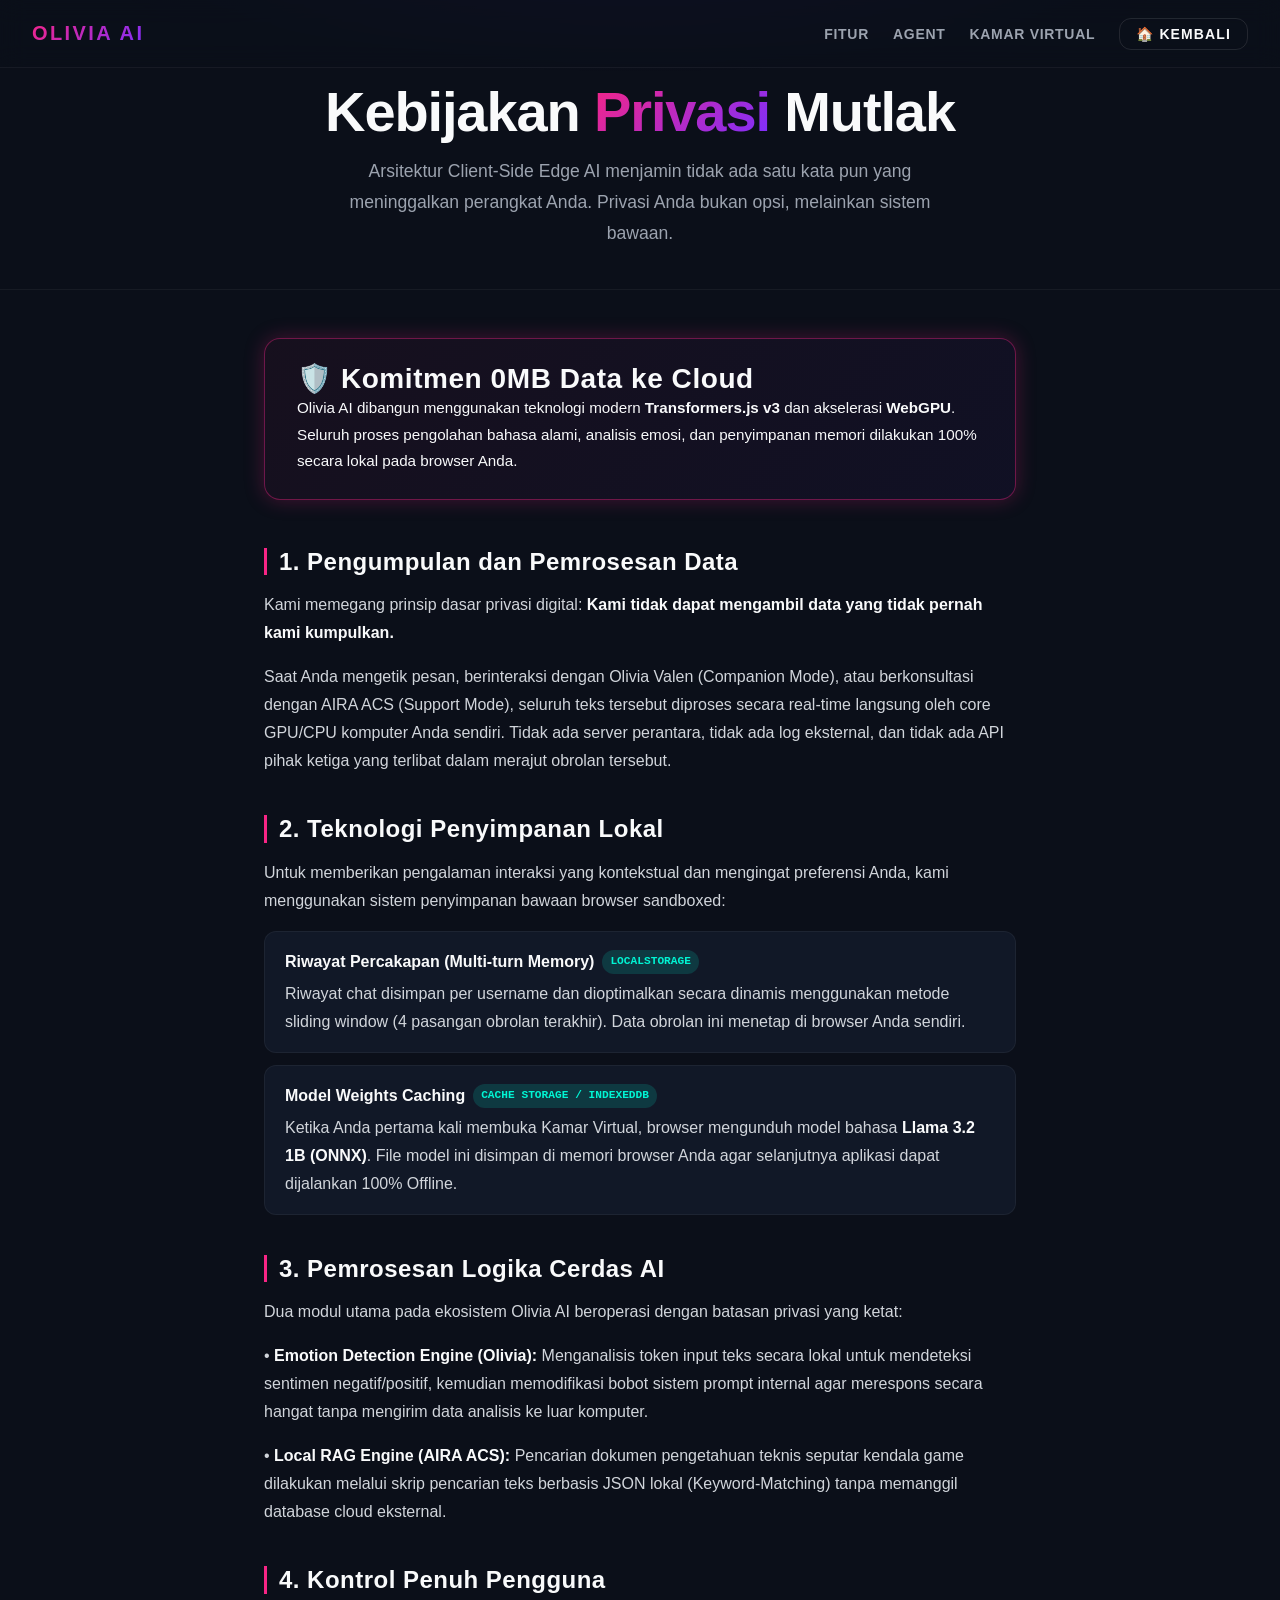
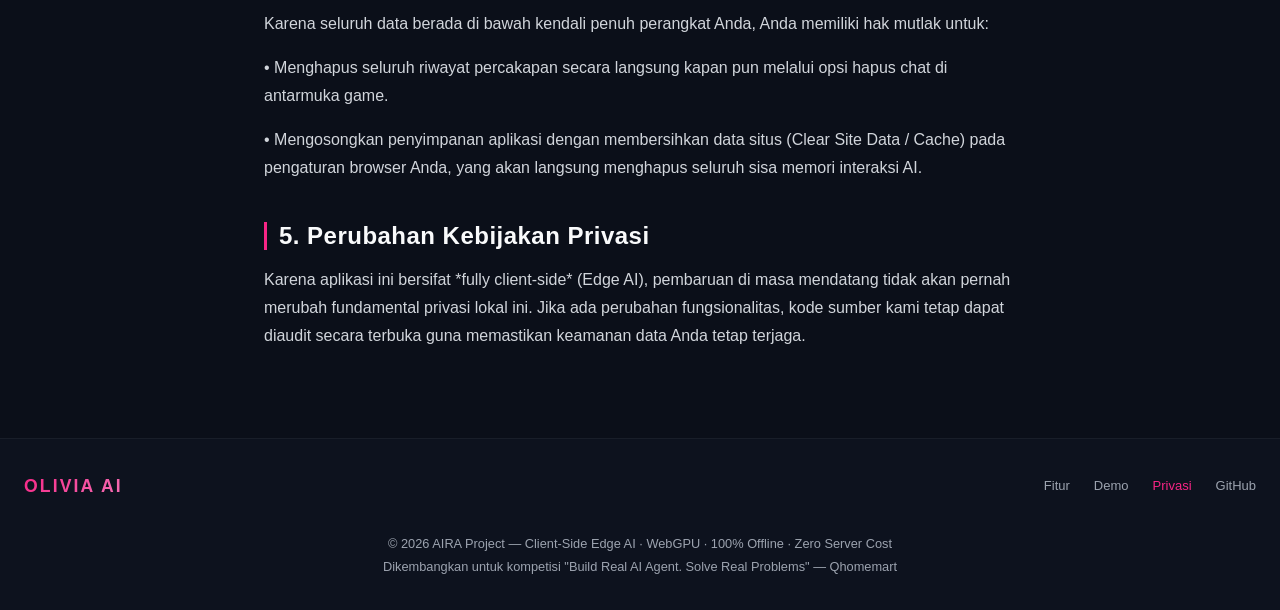
==== Olivia-AI-WEB/private.html @ 94e30c04 "All of Olivia AI Web For models, you can download it from [here](https://drive.google.com/file/d/1uQ" ====
<!DOCTYPE html>
<html lang="id">
<head>
  <meta charset="UTF-8">
  <meta name="viewport" content="width=device-width, initial-scale=1.0">
  <title>Kebijakan Privasi — OLIVIA AI</title>
  <meta name="description" content="Kebijakan Privasi Olivia AI: Penjelasan transparan mengenai sistem Edge AI 100% offline dan pemrosesan data lokal.">
  <link rel="stylesheet" href="./css/style.css">
  <style>
    /* ─── DESIGN SYSTEM FALLBACKS & VARIABLES ─── */
    :root {
      --font-display: 'Segoe UI', Roboto, Helvetica, Arial, sans-serif;
      --clr-bg-body: #0b0f19;
      --clr-bg-surface: #111827;
      --clr-bg-raised: #1f2937;
      --clr-text-primary: #f9fafb;
      --clr-text-secondary: #d1d5db;
      --clr-text-muted: #9ca3af;
      --clr-neon-pink: #f72585;
      --clr-neon-violet: #7b2fff;
      --clr-neon-cyan: #00f5d4;
      --clr-neon-green: #10b981;
      --clr-border-subtle: rgba(255, 255, 255, 0.05);
      --clr-border-medium: rgba(255, 255, 255, 0.1);
      --clr-border-pink: rgba(247, 37, 133, 0.4);
      
      --sp-2: 0.5rem;
      --sp-3: 0.75rem;
      --sp-4: 1rem;
      --sp-5: 1.25rem;
      --sp-6: 1.5rem;
      --sp-8: 2rem;
      --sp-10: 2.5rem;
      --sp-12: 3rem;
      --sp-16: 4rem;
      --sp-20: 5rem;
      
      --r-xl: 12px;
      --r-2xl: 16px;
      --r-full: 9999px;
      
      --ease-fast: cubic-bezier(0.4, 0, 0.2, 1);
      --ease-normal: cubic-bezier(0.4, 0, 0.2, 1);
      
      --shadow-md: 0 4px 6px -1px rgba(0, 0, 0, 0.3);
      --shadow-lg: 0 10px 15px -3px rgba(0, 0, 0, 0.5);
      --shadow-pink: 0 0 20px rgba(247, 37, 133, 0.25);
    }

    body {
      background-color: var(--clr-bg-body);
      color: var(--clr-text-secondary);
      font-family: var(--font-display);
      margin: 0;
      padding: 0;
      line-height: 1.75;
    }

    /* ─── NAVBAR REUSE ─── */
    .navbar {
      display: flex;
      justify-content: space-between;
      align-items: center;
      padding: var(--sp-4) var(--sp-8);
      background: rgba(11, 15, 25, 0.8);
      backdrop-filter: blur(12px);
      border-bottom: 1px solid var(--clr-border-subtle);
      position: fixed;
      top: 0; left: 0; right: 0;
      z-index: 100;
    }
    .navbar-brand {
      font-family: var(--font-display);
      font-weight: 900;
      letter-spacing: 0.12em;
      color: var(--clr-text-primary);
      text-decoration: none;
    }
    .navbar-links {
      list-style: none;
      display: flex;
      align-items: center;
      gap: var(--sp-6);
      margin: 0; padding: 0;
    }
    .navbar-link {
      color: var(--clr-text-muted);
      text-decoration: none;
      font-size: 0.875rem;
      transition: color var(--ease-fast);
    }
    .navbar-link:hover {
      color: var(--clr-neon-pink);
    }

    /* ─── PRIVACY HERO HEADER ─── */
    .privacy-header {
      position: relative;
      padding: var(--sp-20) var(--sp-6) var(--sp-10);
      text-align: center;
      overflow: hidden;
      border-bottom: 1px solid var(--clr-border-subtle);
    }
    .privacy-header::before {
      content: '';
      position: absolute; inset: 0;
      background: radial-gradient(ellipse 60% 50% at 50% -10%, rgba(123,47,255,0.18) 0%, transparent 70%);
      pointer-events: none;
    }
    .privacy-title {
      font-family: var(--font-display);
      font-size: clamp(2rem, 5vw, 3.5rem);
      font-weight: 900;
      color: var(--clr-text-primary);
      margin-bottom: var(--sp-3);
      letter-spacing: -0.02em;
    }
    .gradient-text {
      background: linear-gradient(135deg, var(--clr-neon-pink), var(--clr-neon-violet));
      -webkit-background-clip: text;
      -webkit-text-fill-color: transparent;
      background-clip: text;
    }
    .privacy-subtitle {
      color: var(--clr-text-muted);
      font-size: clamp(0.95rem, 2vw, 1.1rem);
      max-width: 600px;
      margin: 0 auto;
    }

    /* ─── CONTENT LAYOUT ─── */
    .privacy-container {
      max-width: 800px;
      margin: 0 auto;
      padding: var(--sp-12) var(--sp-6);
    }

    /* ─── HIGHLIGHT BOX / CARD ─── */
    .core-promise-box {
      background: linear-gradient(135deg, rgba(247,37,133,0.05), rgba(123,47,255,0.05));
      border: 1px solid var(--clr-border-pink);
      border-radius: var(--r-2xl);
      padding: var(--sp-6) var(--sp-8);
      margin-bottom: var(--sp-12);
      box-shadow: var(--shadow-pink);
    }
    .core-promise-box h3 {
      margin-top: 0;
      color: var(--clr-text-primary);
      display: flex;
      align-items: center;
      gap: var(--sp-2);
    }

    /* ─── SECTIONS ─── */
    .policy-section {
      margin-bottom: var(--sp-10);
    }
    .policy-section h2 {
      font-family: var(--font-display);
      font-size: 1.5rem;
      color: var(--clr-text-primary);
      border-left: 3px solid var(--clr-neon-pink);
      padding-left: var(--sp-3);
      margin-bottom: var(--sp-4);
    }
    .policy-section p {
      color: var(--clr-text-secondary);
      margin-bottom: var(--sp-4);
    }

    /* ─── LIST ITEMS OR SUB-CARDS ─── */
    .tech-list {
      list-style: none;
      padding: 0;
      margin: var(--sp-4) 0;
    }
    .tech-list-item {
      background: var(--clr-bg-surface);
      border: 1px solid var(--clr-border-subtle);
      border-radius: var(--r-xl);
      padding: var(--sp-4) var(--sp-5);
      margin-bottom: var(--sp-3);
      transition: border-color var(--ease-fast);
    }
    .tech-list-item:hover {
      border-color: var(--clr-border-medium);
    }
    .tech-list-title {
      font-weight: bold;
      color: var(--clr-text-primary);
      margin-bottom: var(--sp-1);
      display: flex;
      align-items: center;
      gap: var(--sp-2);
    }
    .tech-tag {
      font-size: 0.7rem;
      padding: 2px 8px;
      border-radius: var(--r-full);
      font-family: monospace;
      text-transform: uppercase;
    }
    .tag-storage { background: rgba(0,245,212,0.15); color: var(--clr-neon-cyan); }
    .tag-gpu { background: rgba(123,47,255,0.15); color: #a78bfa; }

    /* ─── FOOTER ─── */
    .footer {
      padding: var(--sp-8) var(--sp-6);
      border-top: 1px solid var(--clr-border-subtle);
      background: rgba(17,24,39,0.4);
    }
    .footer-inner {
      max-width: 1280px;
      margin: 0 auto;
      display: flex;
      justify-content: space-between;
      align-items: center;
      flex-wrap: wrap;
      gap: var(--sp-4);
    }
    .footer-brand {
      font-family: var(--font-display);
      font-weight: 900;
      font-size: 1.1rem;
      letter-spacing: 0.12em;
    }
    .gradient-text-pink {
      background: linear-gradient(135deg, var(--clr-neon-pink), #f472b6);
      -webkit-background-clip: text;
      -webkit-text-fill-color: transparent;
    }
    .footer-links { display: flex; gap: var(--sp-6); }
    .footer-link {
      font-size: 0.8125rem;
      color: var(--clr-text-muted);
      text-decoration: none;
      transition: color var(--ease-fast);
    }
    .footer-link:hover { color: var(--clr-neon-pink); }
    .footer-copy {
      font-size: 0.8rem;
      color: var(--clr-text-muted);
      text-align: center;
      width: 100%;
      margin-top: var(--sp-4);
    }

    /* Buttons */
    .btn {
      display: inline-flex;
      align-items: center;
      gap: var(--sp-2);
      padding: var(--sp-2) var(--sp-4);
      border-radius: var(--r-xl);
      text-decoration: none;
      font-size: 0.875rem;
      font-weight: 600;
      transition: all var(--ease-fast);
    }
    .btn-ghost {
      color: var(--clr-text-primary);
      border: 1px solid var(--clr-border-medium);
    }
    .btn-ghost:hover {
      background: var(--clr-bg-surface);
      border-color: var(--clr-text-muted);
    }

    /* Animations styling matching landing page */
    .fade-in {
      animation: fadeIn 0.8s ease-out both;
    }
    @keyframes fadeIn {
      from { opacity: 0; transform: translateY(10px); }
      to { opacity: 1; transform: translateY(0); }
    }

    @media (max-width: 640px) {
      .navbar { padding: var(--sp-4); }
      .navbar-links { gap: var(--sp-4); }
      .footer-inner { flex-direction: column; text-align: center; }
    }
  </style>
</head>
<body>

  <!-- ── NAVBAR ── -->
  <nav class="navbar">
    <a href="./index.html" class="navbar-brand">OLIVIA AI</a>
    <ul class="navbar-links">
      <li><a href="./index.html#fitur" class="navbar-link">Fitur</a></li>
      <li><a href="./index.html#agent" class="navbar-link">Agent</a></li>
      <li><a href="./game.html" class="navbar-link">Kamar Virtual</a></li>
      <li><a href="./index.html" class="btn btn-ghost">🏠 Kembali</a></li>
    </ul>
  </nav>

  <!-- ── PRIVACY HERO HEADER ── -->
  <header class="privacy-header fade-in">
    <h1 class="privacy-title">Kebijakan <span class="gradient-text">Privasi</span> Mutlak</h1>
    <p class="privacy-subtitle">
      Arsitektur Client-Side Edge AI menjamin tidak ada satu kata pun yang meninggalkan perangkat Anda. Privasi Anda bukan opsi, melainkan sistem bawaan.
    </p>
  </header>

  <!-- ── PRIVACY CONTENT CONTAINER ── -->
  <main class="privacy-container fade-in" style="animation-delay: 0.1s;">
    
    <!-- Core Promise Box -->
    <section class="core-promise-box">
      <h3>🛡️ Komitmen 0MB Data ke Cloud</h3>
      <p style="margin: 0; font-size: 0.95rem; color: var(--clr-text-primary);">
        Olivia AI dibangun menggunakan teknologi modern <strong>Transformers.js v3</strong> dan akselerasi <strong>WebGPU</strong>. Seluruh proses pengolahan bahasa alami, analisis emosi, dan penyimpanan memori dilakukan 100% secara lokal pada browser Anda.
      </p>
    </section>

    <!-- Section 1 -->
    <section class="policy-section">
      <h2>1. Pengumpulan dan Pemrosesan Data</h2>
      <p>
        Kami memegang prinsip dasar privasi digital: <strong>Kami tidak dapat mengambil data yang tidak pernah kami kumpulkan.</strong>
      </p>
      <p>
        Saat Anda mengetik pesan, berinteraksi dengan Olivia Valen (Companion Mode), atau berkonsultasi dengan AIRA ACS (Support Mode), seluruh teks tersebut diproses secara real-time langsung oleh core GPU/CPU komputer Anda sendiri. Tidak ada server perantara, tidak ada log eksternal, dan tidak ada API pihak ketiga yang terlibat dalam merajut obrolan tersebut.
      </p>
    </section>

    <!-- Section 2 -->
    <section class="policy-section">
      <h2>2. Teknologi Penyimpanan Lokal</h2>
      <p>
        Untuk memberikan pengalaman interaksi yang kontekstual dan mengingat preferensi Anda, kami menggunakan sistem penyimpanan bawaan browser sandboxed:
      </p>
      <ul class="tech-list">
        <li class="tech-list-item">
          <div class="tech-list-title">Riwayat Percakapan (Multi-turn Memory) <span class="tech-tag tag-storage">LocalStorage</span></div>
          <div>Riwayat chat disimpan per username dan dioptimalkan secara dinamis menggunakan metode sliding window (4 pasangan obrolan terakhir). Data obrolan ini menetap di browser Anda sendiri.</div>
        </li>
        <li class="tech-list-item">
          <div class="tech-list-title">Model Weights Caching <span class="tech-tag tag-storage">Cache Storage / IndexedDB</span></div>
          <div>Ketika Anda pertama kali membuka Kamar Virtual, browser mengunduh model bahasa <strong>Llama 3.2 1B (ONNX)</strong>. File model ini disimpan di memori browser Anda agar selanjutnya aplikasi dapat dijalankan 100% Offline.</div>
        </li>
      </ul>
    </section>

    <!-- Section 3 -->
    <section class="policy-section">
      <h2>3. Pemrosesan Logika Cerdas AI</h2>
      <p>
        Dua modul utama pada ekosistem Olivia AI beroperasi dengan batasan privasi yang ketat:
      </p>
      <p>
        • <strong>Emotion Detection Engine (Olivia):</strong> Menganalisis token input teks secara lokal untuk mendeteksi sentimen negatif/positif, kemudian memodifikasi bobot sistem prompt internal agar merespons secara hangat tanpa mengirim data analisis ke luar komputer.
      </p>
      <p>
        • <strong>Local RAG Engine (AIRA ACS):</strong> Pencarian dokumen pengetahuan teknis seputar kendala game dilakukan melalui skrip pencarian teks berbasis JSON lokal (Keyword-Matching) tanpa memanggil database cloud eksternal.
      </p>
    </section>

    <!-- Section 4 -->
    <section class="policy-section">
      <h2>4. Kontrol Penuh Pengguna</h2>
      <p>
        Karena seluruh data berada di bawah kendali penuh perangkat Anda, Anda memiliki hak mutlak untuk:
      </p>
      <p>
        • Menghapus seluruh riwayat percakapan secara langsung kapan pun melalui opsi hapus chat di antarmuka game.
      </p>
      <p>
        • Mengosongkan penyimpanan aplikasi dengan membersihkan data situs (Clear Site Data / Cache) pada pengaturan browser Anda, yang akan langsung menghapus seluruh sisa memori interaksi AI.
      </p>
    </section>

    <!-- Section 5 -->
    <section class="policy-section">
      <h2>5. Perubahan Kebijakan Privasi</h2>
      <p>
        Karena aplikasi ini bersifat *fully client-side* (Edge AI), pembaruan di masa mendatang tidak akan pernah merubah fundamental privasi lokal ini. Jika ada perubahan fungsionalitas, kode sumber kami tetap dapat diaudit secara terbuka guna memastikan keamanan data Anda tetap terjaga.
      </p>
    </section>

  </main>

  <!-- ── FOOTER ── -->
  <footer class="footer">
    <div class="footer-inner">
      <div class="footer-brand gradient-text-pink">OLIVIA AI</div>

      <div class="footer-links">
        <a href="./index.html#fitur" class="footer-link">Fitur</a>
        <a href="./game.html" class="footer-link">Demo</a>
        <a href="#" class="footer-link" style="color: var(--clr-neon-pink);">Privasi</a>
        <a href="https://github.com/Raenith/Olivia-AI-Offline" target="_blank" class="footer-link" target="_blank" rel="noopener">GitHub</a>
      </div>

      <p class="footer-copy">
        &copy; 2026 AIRA Project — Client-Side Edge AI · WebGPU · 100% Offline · Zero Server Cost
        <br>Dikembangkan untuk kompetisi "Build Real AI Agent. Solve Real Problems" — Qhomemart
      </p>
    </div>
  </footer>

  <script>
    // Smooth scroll configuration
    document.querySelectorAll('a[href^="#"]').forEach(link => {
      link.addEventListener('click', e => {
        const target = document.querySelector(link.getAttribute('href'));
        if (target) {
          e.preventDefault();
          target.scrollIntoView({ behavior: 'smooth' });
        }
      });
    });

    // Handle initial block visibility for animation matching landing page setup
    const observer = new IntersectionObserver(
      entries => entries.forEach(entry => {
        if (entry.isIntersecting) {
          entry.target.style.animationPlayState = 'running';
          observer.unobserve(entry.target);
        }
      }),
      { threshold: 0.1 }
    );

    document.querySelectorAll('.fade-in').forEach(el => {
      el.style.animationPlayState = 'running'; // Ensures smooth execution
    });
  </script>
</body>
</html>
---- Olivia-AI-WEB/css/style.css ----
/* ================================================================
   OLIVIA AI — DESIGN SYSTEM v3.0
   Aesthetic: Cyberpunk / Neo-Gothic Gaming
   Font: Orbitron (display) + Sora (body)
   Theme: Neon Pink · Deep Violet · Dark Slate · Cyber Cyan
   Build: Production-Ready | Lomba Qhomemart 2025
   ================================================================ */

@import url('https://fonts.googleapis.com/css2?family=Orbitron:wght@400;600;700;900&family=Sora:wght@300;400;500;600;700&display=swap');

/* ================================================================
   CSS CUSTOM PROPERTIES — MASTER THEME
   ================================================================ */
:root {
  /* ── Core Background Palette ── */
  --clr-bg-base:       #0b0f19;
  --clr-bg-surface:    #111827;
  --clr-bg-raised:     #1a2235;
  --clr-bg-overlay:    #1f2d44;

  /* ── Neon Accents (Primary Brand Colors) ── */
  --clr-neon-pink:     #f72585;
  --clr-neon-pink-dim: #c01e6a;
  --clr-neon-violet:   #7b2fff;
  --clr-neon-cyan:     #00f5d4;
  --clr-neon-blue:     #2563eb;
  --clr-neon-green:    #06d6a0;
  --clr-deep-violet:   #311042;

  /* ── Semantic Color Roles ── */
  --clr-primary:         var(--clr-neon-pink);
  --clr-primary-hover:   var(--clr-neon-pink-dim);
  --clr-accent:          var(--clr-neon-violet);
  --clr-support:         var(--clr-neon-blue);
  --clr-success:         var(--clr-neon-green);
  --clr-warning:         #f4a261;
  --clr-danger:          #ef233c;

  /* ── Text Hierarchy ── */
  --clr-text-primary:    #f0f4ff;
  --clr-text-secondary:  #94a3b8;
  --clr-text-muted:      #475569;
  --clr-text-pink:       var(--clr-neon-pink);
  --clr-text-violet:     #b388ff;
  --clr-text-cyan:       var(--clr-neon-cyan);

  /* ── Border System ── */
  --clr-border-subtle:   rgba(255,255,255,0.06);
  --clr-border-medium:   rgba(255,255,255,0.12);
  --clr-border-pink:     rgba(247,37,133,0.35);
  --clr-border-violet:   rgba(123,47,255,0.35);
  --clr-border-cyan:     rgba(0,245,212,0.3);
  --clr-border-blue:     rgba(37,99,235,0.4);

  /* ── Typography ── */
  --font-display: 'Orbitron', 'Courier New', monospace;
  --font-body:    'Sora', 'Segoe UI', system-ui, sans-serif;
  --font-mono:    'Courier New', 'Consolas', monospace;

  /* ── Spacing Scale (8px base) ── */
  --sp-1:  0.25rem;
  --sp-2:  0.5rem;
  --sp-3:  0.75rem;
  --sp-4:  1rem;
  --sp-5:  1.25rem;
  --sp-6:  1.5rem;
  --sp-8:  2rem;
  --sp-10: 2.5rem;
  --sp-12: 3rem;
  --sp-16: 4rem;
  --sp-20: 5rem;
  --sp-24: 6rem;

  /* ── Border Radius Scale ── */
  --r-sm:   6px;
  --r-md:   10px;
  --r-lg:   16px;
  --r-xl:   24px;
  --r-2xl:  32px;
  --r-full: 9999px;

  /* ── Shadow Tokens ── */
  --shadow-xs:     0 1px 4px rgba(0,0,0,0.3);
  --shadow-sm:     0 2px 8px rgba(0,0,0,0.4);
  --shadow-md:     0 4px 20px rgba(0,0,0,0.5);
  --shadow-lg:     0 8px 40px rgba(0,0,0,0.6);
  --shadow-xl:     0 16px 64px rgba(0,0,0,0.7);
  --shadow-pink:   0 0 20px rgba(247,37,133,0.45);
  --shadow-violet: 0 0 20px rgba(123,47,255,0.4);
  --shadow-cyan:   0 0 20px rgba(0,245,212,0.35);
  --shadow-blue:   0 0 20px rgba(37,99,235,0.4);

  /* ── Transition Easing ── */
  --ease-fast:    150ms cubic-bezier(0.4, 0, 0.2, 1);
  --ease-normal:  280ms cubic-bezier(0.4, 0, 0.2, 1);
  --ease-slow:    500ms cubic-bezier(0.4, 0, 0.2, 1);
  --ease-bounce:  400ms cubic-bezier(0.34, 1.56, 0.64, 1);
  --ease-elastic: 600ms cubic-bezier(0.68, -0.55, 0.265, 1.55);

  /* ── Glassmorphism Presets ── */
  --glass-bg:       rgba(17,24,39,0.65);
  --glass-border:   rgba(255,255,255,0.08);
  --glass-blur:     blur(16px) saturate(160%);
  --glass-blur-sm:  blur(8px) saturate(140%);
  --glass-blur-lg:  blur(24px) saturate(180%);
}

/* ================================================================
   RESET & DOCUMENT BASE
   ================================================================ */
*, *::before, *::after {
  box-sizing: border-box;
  margin: 0;
  padding: 0;
}

html {
  scroll-behavior: smooth;
  -webkit-text-size-adjust: 100%;
  tab-size: 2;
}

body {
  background-color: var(--clr-bg-base);
  color: var(--clr-text-primary);
  font-family: var(--font-body);
  font-size: 1rem;
  line-height: 1.65;
  min-height: 100vh;
  -webkit-font-smoothing: antialiased;
  -moz-osx-font-smoothing: grayscale;
  overflow-x: hidden;
}

img, video, svg {
  max-width: 100%;
  display: block;
}

button, input, select, textarea {
  font-family: inherit;
  font-size: inherit;
  color: inherit;
}

ul, ol { list-style: none; }

a {
  color: var(--clr-primary);
  text-decoration: none;
  transition: color var(--ease-fast);
}
a:hover { color: var(--clr-neon-violet); }

/* ================================================================
   CUSTOM SCROLLBAR
   ================================================================ */
::-webkit-scrollbar           { width: 5px; height: 5px; }
::-webkit-scrollbar-track     { background: var(--clr-bg-base); }
::-webkit-scrollbar-thumb     { background: var(--clr-bg-overlay); border-radius: var(--r-full); }
::-webkit-scrollbar-thumb:hover{ background: var(--clr-neon-pink); }
* { scrollbar-width: thin; scrollbar-color: var(--clr-bg-overlay) var(--clr-bg-base); }

/* ================================================================
   TYPOGRAPHY
   ================================================================ */
h1, h2, h3, h4, h5, h6 {
  font-family: var(--font-display);
  font-weight: 700;
  line-height: 1.15;
  letter-spacing: 0.02em;
  color: var(--clr-text-primary);
}

h1 { font-size: clamp(2rem, 6vw, 4rem); }
h2 { font-size: clamp(1.5rem, 4vw, 2.5rem); }
h3 { font-size: clamp(1.2rem, 3vw, 1.75rem); }
h4 { font-size: 1.125rem; }
h5 { font-size: 1rem; }
h6 { font-size: 0.875rem; }

p { color: var(--clr-text-secondary); margin-bottom: var(--sp-4); }
p:last-child { margin-bottom: 0; }

strong { font-weight: 700; color: var(--clr-text-primary); }
em     { font-style: italic; }
code   { font-family: var(--font-mono); font-size: 0.875em; background: var(--clr-bg-raised); padding: 0.1em 0.4em; border-radius: var(--r-sm); }

/* Text Size Utilities */
.text-2xs  { font-size: 0.65rem; }
.text-xs   { font-size: 0.75rem; }
.text-sm   { font-size: 0.875rem; }
.text-base { font-size: 1rem; }
.text-lg   { font-size: 1.125rem; }
.text-xl   { font-size: 1.25rem; }
.text-2xl  { font-size: 1.5rem; }
.text-3xl  { font-size: 1.875rem; }
.text-4xl  { font-size: 2.25rem; }
.text-5xl  { font-size: 3rem; }

/* Font Weight Utilities */
.font-thin     { font-weight: 300; }
.font-normal   { font-weight: 400; }
.font-medium   { font-weight: 500; }
.font-semibold { font-weight: 600; }
.font-bold     { font-weight: 700; }
.font-black    { font-weight: 900; }

/* Font Family Utilities */
.font-display { font-family: var(--font-display); }
.font-body    { font-family: var(--font-body); }
.font-mono    { font-family: var(--font-mono); }

/* Color Text Utilities */
.text-primary   { color: var(--clr-text-primary)   !important; }
.text-secondary { color: var(--clr-text-secondary)  !important; }
.text-muted     { color: var(--clr-text-muted)      !important; }
.text-pink      { color: var(--clr-neon-pink)       !important; }
.text-violet    { color: var(--clr-text-violet)     !important; }
.text-cyan      { color: var(--clr-neon-cyan)       !important; }
.text-green     { color: var(--clr-neon-green)      !important; }
.text-blue      { color: var(--clr-neon-blue)       !important; }
.text-warning   { color: var(--clr-warning)         !important; }
.text-danger    { color: var(--clr-danger)          !important; }

/* Text Align */
.text-center  { text-align: center; }
.text-left    { text-align: left; }
.text-right   { text-align: right; }
.text-justify { text-align: justify; }

/* Text Transform */
.uppercase { text-transform: uppercase; }
.lowercase { text-transform: lowercase; }
.capitalize{ text-transform: capitalize; }

/* Letter Spacing */
.tracking-tight   { letter-spacing: -0.025em; }
.tracking-normal  { letter-spacing: 0; }
.tracking-wide    { letter-spacing: 0.05em; }
.tracking-wider   { letter-spacing: 0.1em; }
.tracking-widest  { letter-spacing: 0.2em; }

/* Line Height */
.leading-none   { line-height: 1; }
.leading-tight  { line-height: 1.25; }
.leading-snug   { line-height: 1.375; }
.leading-normal { line-height: 1.65; }
.leading-relaxed{ line-height: 1.8; }

/* Overflow */
.truncate     { overflow: hidden; text-overflow: ellipsis; white-space: nowrap; }
.break-word   { word-break: break-word; overflow-wrap: break-word; }
.whitespace-no-wrap { white-space: nowrap; }

/* Gradient Text */
.gradient-text {
  background: linear-gradient(135deg, var(--clr-neon-pink) 0%, var(--clr-neon-violet) 50%, var(--clr-neon-cyan) 100%);
  -webkit-background-clip: text;
  -webkit-text-fill-color: transparent;
  background-clip: text;
}

.gradient-text-pink {
  background: linear-gradient(135deg, #f72585 0%, #ff9fc8 100%);
  -webkit-background-clip: text;
  -webkit-text-fill-color: transparent;
  background-clip: text;
}

.gradient-text-violet {
  background: linear-gradient(135deg, #7b2fff 0%, #b388ff 100%);
  -webkit-background-clip: text;
  -webkit-text-fill-color: transparent;
  background-clip: text;
}

.gradient-text-cyan {
  background: linear-gradient(135deg, #00f5d4 0%, #4cc9f0 100%);
  -webkit-background-clip: text;
  -webkit-text-fill-color: transparent;
  background-clip: text;
}

/* ================================================================
   LAYOUT UTILITIES
   ================================================================ */

/* Containers */
.container    { width: 100%; max-width: 1280px; margin: 0 auto; padding: 0 var(--sp-6); }
.container-xs { max-width: 480px;  margin: 0 auto; padding: 0 var(--sp-6); }
.container-sm { max-width: 720px;  margin: 0 auto; padding: 0 var(--sp-6); }
.container-md { max-width: 960px;  margin: 0 auto; padding: 0 var(--sp-6); }
.container-lg { max-width: 1280px; margin: 0 auto; padding: 0 var(--sp-6); }

/* Sections */
.section    { padding: var(--sp-16) var(--sp-6); }
.section-sm { padding: var(--sp-10) var(--sp-6); }
.section-lg { padding: var(--sp-24) var(--sp-6); }

/* Display */
.block        { display: block; }
.inline       { display: inline; }
.inline-block { display: inline-block; }
.inline-flex  { display: inline-flex; }
.grid-display { display: grid; }
.hidden       { display: none !important; }
.visible      { display: block !important; }
.invisible    { visibility: hidden; }

/* Flexbox */
.flex         { display: flex; }
.flex-col     { display: flex; flex-direction: column; }
.flex-row     { display: flex; flex-direction: row; }
.flex-center  { display: flex; align-items: center; justify-content: center; }
.flex-between { display: flex; align-items: center; justify-content: space-between; }
.flex-start   { display: flex; align-items: flex-start; }
.flex-end     { display: flex; align-items: flex-end; justify-content: flex-end; }
.flex-wrap    { flex-wrap: wrap; }
.flex-nowrap  { flex-wrap: nowrap; }
.flex-1       { flex: 1; }
.flex-shrink-0{ flex-shrink: 0; }
.flex-grow-0  { flex-grow: 0; }

.items-start   { align-items: flex-start; }
.items-center  { align-items: center; }
.items-end     { align-items: flex-end; }
.items-stretch { align-items: stretch; }

.justify-start   { justify-content: flex-start; }
.justify-center  { justify-content: center; }
.justify-end     { justify-content: flex-end; }
.justify-between { justify-content: space-between; }
.justify-around  { justify-content: space-around; }
.justify-evenly  { justify-content: space-evenly; }

/* Grid */
.grid   { display: grid; }
.grid-2 { display: grid; grid-template-columns: repeat(auto-fit, minmax(280px, 1fr)); gap: var(--sp-6); }
.grid-3 { display: grid; grid-template-columns: repeat(auto-fit, minmax(240px, 1fr)); gap: var(--sp-6); }
.grid-4 { display: grid; grid-template-columns: repeat(auto-fit, minmax(200px, 1fr)); gap: var(--sp-6); }

/* Gap */
.gap-1  { gap: var(--sp-1); }
.gap-2  { gap: var(--sp-2); }
.gap-3  { gap: var(--sp-3); }
.gap-4  { gap: var(--sp-4); }
.gap-5  { gap: var(--sp-5); }
.gap-6  { gap: var(--sp-6); }
.gap-8  { gap: var(--sp-8); }
.gap-10 { gap: var(--sp-10); }
.gap-12 { gap: var(--sp-12); }

/* Margin */
.m-auto   { margin: auto; }
.mx-auto  { margin-left: auto; margin-right: auto; }
.ml-auto  { margin-left: auto; }
.mr-auto  { margin-right: auto; }
.mt-auto  { margin-top: auto; }
.mb-auto  { margin-bottom: auto; }
.mt-2     { margin-top: var(--sp-2); }
.mt-3     { margin-top: var(--sp-3); }
.mt-4     { margin-top: var(--sp-4); }
.mt-6     { margin-top: var(--sp-6); }
.mt-8     { margin-top: var(--sp-8); }
.mt-10    { margin-top: var(--sp-10); }
.mt-12    { margin-top: var(--sp-12); }
.mb-2     { margin-bottom: var(--sp-2); }
.mb-3     { margin-bottom: var(--sp-3); }
.mb-4     { margin-bottom: var(--sp-4); }
.mb-6     { margin-bottom: var(--sp-6); }
.mb-8     { margin-bottom: var(--sp-8); }
.mb-10    { margin-bottom: var(--sp-10); }
.mb-12    { margin-bottom: var(--sp-12); }
.ml-2     { margin-left: var(--sp-2); }
.ml-4     { margin-left: var(--sp-4); }
.mr-2     { margin-right: var(--sp-2); }
.mr-4     { margin-right: var(--sp-4); }

/* Padding */
.p-2    { padding: var(--sp-2); }
.p-3    { padding: var(--sp-3); }
.p-4    { padding: var(--sp-4); }
.p-5    { padding: var(--sp-5); }
.p-6    { padding: var(--sp-6); }
.p-8    { padding: var(--sp-8); }
.p-10   { padding: var(--sp-10); }
.px-2   { padding-left: var(--sp-2); padding-right: var(--sp-2); }
.px-3   { padding-left: var(--sp-3); padding-right: var(--sp-3); }
.px-4   { padding-left: var(--sp-4); padding-right: var(--sp-4); }
.px-6   { padding-left: var(--sp-6); padding-right: var(--sp-6); }
.px-8   { padding-left: var(--sp-8); padding-right: var(--sp-8); }
.py-2   { padding-top: var(--sp-2); padding-bottom: var(--sp-2); }
.py-3   { padding-top: var(--sp-3); padding-bottom: var(--sp-3); }
.py-4   { padding-top: var(--sp-4); padding-bottom: var(--sp-4); }
.py-6   { padding-top: var(--sp-6); padding-bottom: var(--sp-6); }
.py-8   { padding-top: var(--sp-8); padding-bottom: var(--sp-8); }
.pt-4   { padding-top: var(--sp-4); }
.pb-4   { padding-bottom: var(--sp-4); }
.pl-4   { padding-left: var(--sp-4); }
.pr-4   { padding-right: var(--sp-4); }

/* Sizing */
.w-full       { width: 100%; }
.w-auto       { width: auto; }
.h-full       { height: 100%; }
.h-auto       { height: auto; }
.h-screen     { height: 100vh; }
.min-h-screen { min-height: 100vh; }
.max-w-full   { max-width: 100%; }

/* Position */
.relative { position: relative; }
.absolute { position: absolute; }
.fixed    { position: fixed; }
.sticky   { position: sticky; }
.top-0    { top: 0; }
.left-0   { left: 0; }
.right-0  { right: 0; }
.bottom-0 { bottom: 0; }
.inset-0  { inset: 0; }

/* Z-index */
.z-0   { z-index: 0; }
.z-10  { z-index: 10; }
.z-20  { z-index: 20; }
.z-30  { z-index: 30; }
.z-50  { z-index: 50; }
.z-100 { z-index: 100; }

/* Overflow */
.overflow-hidden  { overflow: hidden; }
.overflow-auto    { overflow: auto; }
.overflow-x-auto  { overflow-x: auto; }
.overflow-y-auto  { overflow-y: auto; }
.overflow-scroll  { overflow: scroll; }

/* Pointer */
.cursor-pointer { cursor: pointer; }
.cursor-not-allowed { cursor: not-allowed; }
.select-none { user-select: none; }
.pointer-none { pointer-events: none; }

/* Borders */
.rounded      { border-radius: var(--r-md); }
.rounded-lg   { border-radius: var(--r-lg); }
.rounded-xl   { border-radius: var(--r-xl); }
.rounded-2xl  { border-radius: var(--r-2xl); }
.rounded-full { border-radius: var(--r-full); }

/* Divider */
.divider {
  border: none;
  border-top: 1px solid var(--clr-border-subtle);
  margin: var(--sp-8) 0;
}

/* Screen reader only */
.sr-only {
  position: absolute;
  width: 1px; height: 1px;
  overflow: hidden;
  clip: rect(0,0,0,0);
  white-space: nowrap;
  border-width: 0;
}

/* ================================================================
   GLASSMORPHISM EFFECTS
   ================================================================ */
.glass {
  background: var(--glass-bg);
  backdrop-filter: var(--glass-blur);
  -webkit-backdrop-filter: var(--glass-blur);
  border: 1px solid var(--glass-border);
}

.glass-sm {
  background: rgba(17,24,39,0.55);
  backdrop-filter: var(--glass-blur-sm);
  -webkit-backdrop-filter: var(--glass-blur-sm);
  border: 1px solid var(--clr-border-subtle);
}

.glass-surface {
  background: rgba(26,34,53,0.7);
  backdrop-filter: blur(12px) saturate(140%);
  -webkit-backdrop-filter: blur(12px) saturate(140%);
  border: 1px solid var(--clr-border-subtle);
}

.glass-raised {
  background: rgba(31,45,68,0.75);
  backdrop-filter: blur(20px) saturate(180%);
  -webkit-backdrop-filter: blur(20px) saturate(180%);
  border: 1px solid var(--clr-border-medium);
}

.glass-heavy {
  background: rgba(11,15,25,0.88);
  backdrop-filter: blur(28px) saturate(200%);
  -webkit-backdrop-filter: blur(28px) saturate(200%);
  border: 1px solid var(--clr-border-medium);
}

/* ================================================================
   GLOW EFFECTS
   ================================================================ */
.glow-pink   { box-shadow: var(--shadow-pink); }
.glow-violet { box-shadow: var(--shadow-violet); }
.glow-cyan   { box-shadow: var(--shadow-cyan); }
.glow-blue   { box-shadow: var(--shadow-blue); }

.glow-pink:hover   { box-shadow: 0 0 36px rgba(247,37,133,0.7); }
.glow-violet:hover { box-shadow: 0 0 36px rgba(123,47,255,0.65); }
.glow-cyan:hover   { box-shadow: 0 0 36px rgba(0,245,212,0.6); }
.glow-blue:hover   { box-shadow: 0 0 36px rgba(37,99,235,0.65); }

/* Text Glow */
.text-glow-pink   { text-shadow: 0 0 16px rgba(247,37,133,0.9); }
.text-glow-violet { text-shadow: 0 0 16px rgba(123,47,255,0.9); }
.text-glow-cyan   { text-shadow: 0 0 16px rgba(0,245,212,0.9); }

/* ================================================================
   NEON BORDERS
   ================================================================ */
.border-pink   { border: 1px solid var(--clr-border-pink); }
.border-violet { border: 1px solid var(--clr-border-violet); }
.border-cyan   { border: 1px solid var(--clr-border-cyan); }
.border-blue   { border: 1px solid var(--clr-border-blue); }
.border-subtle { border: 1px solid var(--clr-border-subtle); }
.border-medium { border: 1px solid var(--clr-border-medium); }

/* ================================================================
   BACKGROUND UTILITIES
   ================================================================ */
.bg-base      { background-color: var(--clr-bg-base); }
.bg-surface   { background-color: var(--clr-bg-surface); }
.bg-raised    { background-color: var(--clr-bg-raised); }
.bg-overlay   { background-color: var(--clr-bg-overlay); }

.bg-gradient-hero {
  background:
    radial-gradient(ellipse 90% 70% at 50% -5%, rgba(123,47,255,0.3) 0%, transparent 60%),
    radial-gradient(ellipse 50% 50% at 90% 90%, rgba(247,37,133,0.2) 0%, transparent 50%),
    var(--clr-bg-base);
}

.bg-gradient-section {
  background: linear-gradient(180deg, var(--clr-bg-base) 0%, var(--clr-bg-surface) 50%, var(--clr-bg-base) 100%);
}

/* ================================================================
   SCANLINE OVERLAY (Decorative CRT Effect)
   ================================================================ */
.scanline-overlay::after {
  content: '';
  position: absolute;
  inset: 0;
  background: repeating-linear-gradient(
    to bottom,
    transparent 0px,
    transparent 3px,
    rgba(0, 0, 0, 0.06) 3px,
    rgba(0, 0, 0, 0.06) 4px
  );
  pointer-events: none;
  z-index: 1;
}

/* ================================================================
   NAVBAR
   ================================================================ */
.navbar {
  position: sticky;
  top: 0;
  z-index: 100;
  display: flex;
  align-items: center;
  justify-content: space-between;
  padding: var(--sp-4) var(--sp-8);
  background: rgba(11,15,25,0.88);
  backdrop-filter: blur(20px) saturate(160%);
  -webkit-backdrop-filter: blur(20px) saturate(160%);
  border-bottom: 1px solid var(--clr-border-subtle);
}

.navbar-brand {
  font-family: var(--font-display);
  font-size: 1.25rem;
  font-weight: 900;
  letter-spacing: 0.12em;
  background: linear-gradient(135deg, var(--clr-neon-pink), var(--clr-neon-violet));
  -webkit-background-clip: text;
  -webkit-text-fill-color: transparent;
  background-clip: text;
}

.navbar-links {
  display: flex;
  align-items: center;
  gap: var(--sp-6);
  list-style: none;
}

.navbar-link {
  font-size: 0.8125rem;
  font-weight: 600;
  color: var(--clr-text-secondary);
  letter-spacing: 0.05em;
  text-transform: uppercase;
  transition: color var(--ease-fast);
}
.navbar-link:hover { color: var(--clr-neon-pink); }

/* ================================================================
   BUTTONS
   ================================================================ */
.btn {
  display: inline-flex;
  align-items: center;
  justify-content: center;
  gap: var(--sp-2);
  padding: var(--sp-3) var(--sp-6);
  border: none;
  border-radius: var(--r-lg);
  font-family: var(--font-display);
  font-size: 0.8rem;
  font-weight: 700;
  letter-spacing: 0.08em;
  text-transform: uppercase;
  cursor: pointer;
  transition: all var(--ease-normal);
  user-select: none;
  position: relative;
  overflow: hidden;
  white-space: nowrap;
  line-height: 1;
}

.btn::before {
  content: '';
  position: absolute;
  inset: 0;
  background: linear-gradient(135deg, rgba(255,255,255,0.1), transparent);
  opacity: 0;
  transition: opacity var(--ease-fast);
}
.btn:hover::before { opacity: 1; }
.btn:active        { transform: scale(0.97); }
.btn:disabled      { opacity: 0.45; cursor: not-allowed; pointer-events: none; }

/* Primary */
.btn-primary {
  background: linear-gradient(135deg, var(--clr-neon-pink), var(--clr-neon-violet));
  color: #fff;
  box-shadow: var(--shadow-pink);
}
.btn-primary:hover {
  box-shadow: 0 0 32px rgba(247,37,133,0.65), var(--shadow-md);
  transform: translateY(-2px);
  color: #fff;
}

/* Support (Blue / AIRA) */
.btn-support {
  background: linear-gradient(135deg, var(--clr-neon-blue), var(--clr-neon-cyan));
  color: #fff;
  box-shadow: var(--shadow-blue);
}
.btn-support:hover {
  box-shadow: 0 0 32px rgba(37,99,235,0.65), var(--shadow-md);
  transform: translateY(-2px);
  color: #fff;
}

/* Secondary */
.btn-secondary {
  background: var(--clr-bg-raised);
  color: var(--clr-text-primary);
  border: 1px solid var(--clr-border-medium);
}
.btn-secondary:hover {
  border-color: var(--clr-neon-pink);
  color: var(--clr-neon-pink);
  transform: translateY(-2px);
}

/* Ghost */
.btn-ghost {
  background: transparent;
  color: var(--clr-text-primary);
  border: 1px solid var(--clr-border-medium);
}
.btn-ghost:hover {
  background: rgba(247,37,133,0.1);
  border-color: var(--clr-neon-pink);
  color: var(--clr-neon-pink);
}

/* Danger */
.btn-danger {
  background: rgba(239,35,60,0.15);
  color: #ff6b84;
  border: 1px solid rgba(239,35,60,0.35);
}
.btn-danger:hover {
  background: #ef233c;
  color: #fff;
  box-shadow: 0 0 20px rgba(239,35,60,0.5);
}

/* Sizes */
.btn-2xs { padding: var(--sp-1) var(--sp-2); font-size: 0.6rem; border-radius: var(--r-sm); }
.btn-xs  { padding: var(--sp-1) var(--sp-3); font-size: 0.7rem; border-radius: var(--r-sm); }
.btn-sm  { padding: var(--sp-2) var(--sp-4); font-size: 0.75rem; border-radius: var(--r-md); }
.btn-md  { padding: var(--sp-3) var(--sp-6); }
.btn-lg  { padding: var(--sp-4) var(--sp-8); font-size: 0.875rem; border-radius: var(--r-xl); }
.btn-xl  { padding: var(--sp-5) var(--sp-10); font-size: 1rem; border-radius: var(--r-xl); }

/* ================================================================
   FORM INPUTS
   ================================================================ */
.input {
  width: 100%;
  padding: var(--sp-3) var(--sp-4);
  background: var(--clr-bg-surface);
  color: var(--clr-text-primary);
  border: 1px solid var(--clr-border-medium);
  border-radius: var(--r-md);
  font-family: var(--font-body);
  font-size: 0.9375rem;
  transition: all var(--ease-fast);
  outline: none;
}
.input:focus {
  border-color: var(--clr-neon-pink);
  box-shadow: 0 0 0 3px rgba(247,37,133,0.18);
  background: var(--clr-bg-raised);
}
.input::placeholder { color: var(--clr-text-muted); }
.input:disabled     { opacity: 0.5; cursor: not-allowed; }

.input-lg {
  padding: var(--sp-4) var(--sp-5);
  font-size: 1.0625rem;
  border-radius: var(--r-lg);
  text-align: center;
}

.input-sm {
  padding: var(--sp-2) var(--sp-3);
  font-size: 0.875rem;
  border-radius: var(--r-sm);
}

/* ================================================================
   CARDS
   ================================================================ */
.card {
  background: var(--clr-bg-surface);
  border: 1px solid var(--clr-border-subtle);
  border-radius: var(--r-xl);
  padding: var(--sp-6);
  transition: all var(--ease-normal);
}
.card:hover {
  border-color: var(--clr-border-pink);
  box-shadow: var(--shadow-pink), var(--shadow-md);
  transform: translateY(-4px);
}

.card-glass {
  background: var(--glass-bg);
  backdrop-filter: var(--glass-blur);
  -webkit-backdrop-filter: var(--glass-blur);
  border: 1px solid var(--glass-border);
  border-radius: var(--r-xl);
  padding: var(--sp-6);
  transition: all var(--ease-normal);
}
.card-glass:hover {
  border-color: var(--clr-border-pink);
  box-shadow: var(--shadow-pink);
}

/* ================================================================
   BADGES & CHIPS
   ================================================================ */
.badge {
  display: inline-flex;
  align-items: center;
  gap: var(--sp-1);
  padding: var(--sp-1) var(--sp-3);
  border-radius: var(--r-full);
  font-size: 0.7rem;
  font-weight: 700;
  font-family: var(--font-display);
  letter-spacing: 0.08em;
  text-transform: uppercase;
  white-space: nowrap;
}

.badge-pink   { background: rgba(247,37,133,0.18); color: var(--clr-neon-pink);    border: 1px solid rgba(247,37,133,0.3); }
.badge-violet { background: rgba(123,47,255,0.18); color: var(--clr-text-violet);  border: 1px solid rgba(123,47,255,0.3); }
.badge-cyan   { background: rgba(0,245,212,0.18);  color: var(--clr-neon-cyan);    border: 1px solid rgba(0,245,212,0.3); }
.badge-green  { background: rgba(6,214,160,0.18);  color: var(--clr-neon-green);   border: 1px solid rgba(6,214,160,0.3); }
.badge-blue   { background: rgba(37,99,235,0.18);  color: #93c5fd;                 border: 1px solid rgba(37,99,235,0.3); }
.badge-orange { background: rgba(244,162,97,0.18); color: var(--clr-warning);      border: 1px solid rgba(244,162,97,0.3); }
.badge-danger { background: rgba(239,35,60,0.15);  color: #ff6b84;                 border: 1px solid rgba(239,35,60,0.3); }

/* ================================================================
   STATUS INDICATORS
   ================================================================ */
.status-dot {
  display: inline-block;
  width: 8px;
  height: 8px;
  border-radius: 50%;
  flex-shrink: 0;
  transition: all var(--ease-fast);
}

.status-dot.active  { background: var(--clr-neon-green);   box-shadow: 0 0 6px var(--clr-neon-green);   animation: pulse-dot 2s infinite; }
.status-dot.pending { background: var(--clr-warning);       box-shadow: 0 0 6px var(--clr-warning);       animation: pulse-dot 0.8s infinite; }
.status-dot.error   { background: var(--clr-danger);        box-shadow: 0 0 6px var(--clr-danger);        animation: pulse-dot 0.5s infinite; }
.status-dot.offline { background: var(--clr-text-muted);    }

/* ================================================================
   LOADING SKELETON
   ================================================================ */
.skeleton {
  background: linear-gradient(90deg,
    var(--clr-bg-surface) 25%,
    var(--clr-bg-raised)  50%,
    var(--clr-bg-surface) 75%
  );
  background-size: 600px 100%;
  animation: shimmer 1.5s infinite linear;
  border-radius: var(--r-md);
}

/* ================================================================
   THINKING / LOADING DOTS
   ================================================================ */
.loading-dots {
  display: inline-flex;
  gap: 5px;
  align-items: center;
  padding: var(--sp-1) 0;
}

.loading-dots span {
  width: 7px;
  height: 7px;
  border-radius: 50%;
  background: var(--clr-neon-pink);
  animation: pulse-dot 1.2s ease-in-out infinite;
}
.loading-dots span:nth-child(2) { animation-delay: 0.2s; }
.loading-dots span:nth-child(3) { animation-delay: 0.4s; }

/* For AIRA dots */
.loading-dots.dots-aira span { background: var(--clr-neon-cyan); }

/* Thinking bubble */
.thinking-bubble {
  display: inline-flex;
  align-items: center;
  gap: var(--sp-2);
  padding: var(--sp-2) var(--sp-4);
  background: rgba(123,47,255,0.12);
  border: 1px solid rgba(123,47,255,0.3);
  border-radius: var(--r-lg);
  color: var(--clr-text-violet);
  font-size: 0.8125rem;
  font-style: italic;
}

/* ================================================================
   CHAT BUBBLE STYLES
   ================================================================ */

/* User message (right-aligned, blue tint) */
.chat-bubble-user {
  background: linear-gradient(135deg, rgba(67,97,238,0.22), rgba(37,99,235,0.14));
  border: 1px solid rgba(67,97,238,0.35);
  border-radius: var(--r-lg) var(--r-lg) var(--r-sm) var(--r-lg);
  padding: var(--sp-3) var(--sp-4);
  color: #93c5fd;
  width: fit-content;
  overflow-wrap: break-word;
  word-break: normal;
  max-width: 100%;
  margin-left: auto;
  line-height: 1.6;
  font-size: 0.9375rem;
}

/* Olivia AI response (pink/violet tint) */
.chat-bubble-olivia {
  background: linear-gradient(135deg, rgba(247,37,133,0.18), rgba(123,47,255,0.1));
  border: 1px solid rgba(247,37,133,0.3);
  border-radius: var(--r-lg) var(--r-lg) var(--r-lg) var(--r-sm);
  padding: var(--sp-3) var(--sp-4);
  color: #fda4cf;
  width: fit-content;
  overflow-wrap: break-word;
  word-break: normal;
  max-width: 100%;
  line-height: 1.6;
  font-size: 0.9375rem;
}

/* Olivia emotional state — comforting mode (warmer) */
.chat-bubble-olivia.emotion-sad {
  background: linear-gradient(135deg, rgba(247,37,133,0.25), rgba(123,47,255,0.18));
  border-color: rgba(247,37,133,0.5);
  box-shadow: 0 0 12px rgba(247,37,133,0.2);
}

/* AIRA CS response (cyan/green tint) */
.chat-bubble-aira {
  background: linear-gradient(135deg, rgba(6,214,160,0.15), rgba(0,245,212,0.08));
  border: 1px solid rgba(6,214,160,0.3);
  border-radius: var(--r-lg) var(--r-lg) var(--r-lg) var(--r-sm);
  padding: var(--sp-3) var(--sp-4);
  color: #6ee7b7;
  width: fit-content;
  overflow-wrap: break-word;
  word-break: normal;
  max-width: 100%;
  line-height: 1.6;
  font-size: 0.9375rem;
}

/* Numbered list inside AIRA bubbles */
.chat-bubble-aira ol,
.chat-bubble-aira ul {
  padding-left: var(--sp-5);
  margin-top: var(--sp-2);
  list-style: decimal;
  color: #6ee7b7;
}

.chat-bubble-aira li {
  margin-bottom: var(--sp-2);
  line-height: 1.5;
}

/* ================================================================
   MESSAGE TIME STAMP
   ================================================================ */
.msg-time {
  font-size: 0.65rem;
  color: var(--clr-text-muted);
  font-family: var(--font-mono);
  letter-spacing: 0.03em;
  flex-shrink: 0;
  opacity: 0.7;
  transition: opacity var(--ease-fast);
}
.msg-row:hover .msg-time { opacity: 1; }

/* ================================================================
   FEATURE ICON WRAPPER (Landing Page)
   ================================================================ */
.feature-icon-wrap {
  width: 56px;
  height: 56px;
  border-radius: var(--r-lg);
  display: flex;
  align-items: center;
  justify-content: center;
  font-size: 1.6rem;
  margin-bottom: var(--sp-4);
  background: rgba(247,37,133,0.12);
  border: 1px solid rgba(247,37,133,0.25);
  flex-shrink: 0;
}

/* ================================================================
   ANIMATIONS
   ================================================================ */
@keyframes fadeIn {
  from { opacity: 0; transform: translateY(12px); }
  to   { opacity: 1; transform: translateY(0); }
}

@keyframes fadeInLeft {
  from { opacity: 0; transform: translateX(-28px); }
  to   { opacity: 1; transform: translateX(0); }
}

@keyframes fadeInRight {
  from { opacity: 0; transform: translateX(28px); }
  to   { opacity: 1; transform: translateX(0); }
}

@keyframes slideUp {
  from { opacity: 0; transform: translateY(36px); }
  to   { opacity: 1; transform: translateY(0); }
}

@keyframes scaleIn {
  from { opacity: 0; transform: scale(0.90); }
  to   { opacity: 1; transform: scale(1); }
}

@keyframes scaleInBounce {
  from { opacity: 0; transform: scale(0.85); }
  to   { opacity: 1; transform: scale(1); }
}

@keyframes pulse-dot {
  0%, 100% { opacity: 1; }
  50%       { opacity: 0.3; }
}

@keyframes neon-pulse {
  0%, 100% { box-shadow: 0 0 12px rgba(247,37,133,0.4); }
  50%       { box-shadow: 0 0 32px rgba(247,37,133,0.85); }
}

@keyframes neon-pulse-violet {
  0%, 100% { box-shadow: 0 0 12px rgba(123,47,255,0.4); }
  50%       { box-shadow: 0 0 32px rgba(123,47,255,0.85); }
}

@keyframes float {
  0%, 100% { transform: translateY(0px); }
  50%       { transform: translateY(-10px); }
}

@keyframes float-slow {
  0%, 100% { transform: translateY(0px) rotate(0deg); }
  50%       { transform: translateY(-6px) rotate(1deg); }
}

@keyframes shimmer {
  0%   { background-position: -600px 0; }
  100% { background-position: 600px 0; }
}

@keyframes rotate {
  from { transform: rotate(0deg); }
  to   { transform: rotate(360deg); }
}

@keyframes spin {
  to { transform: rotate(360deg); }
}

@keyframes blink-cursor {
  0%, 100% { opacity: 1; }
  50%       { opacity: 0; }
}

@keyframes progress-slide {
  0%   { transform: translateX(-100%); }
  100% { transform: translateX(400%); }
}

/* Animation Utility Classes */
.fade-in        { animation: fadeIn var(--ease-normal) both; }
.fade-in-left   { animation: fadeInLeft var(--ease-slow) both; }
.fade-in-right  { animation: fadeInRight var(--ease-slow) both; }
.slide-up       { animation: slideUp var(--ease-slow) both; }
.scale-in       { animation: scaleIn var(--ease-normal) both; }
.scale-in-bounce{ animation: scaleInBounce var(--ease-bounce) both; }
.float-anim     { animation: float 4s ease-in-out infinite; }
.float-slow     { animation: float-slow 6s ease-in-out infinite; }
.neon-pulse     { animation: neon-pulse 2.5s ease-in-out infinite; }
.neon-pulse-violet { animation: neon-pulse-violet 2.5s ease-in-out infinite; }

/* Stagger delays */
.delay-50  { animation-delay: 50ms; }
.delay-100 { animation-delay: 100ms; }
.delay-150 { animation-delay: 150ms; }
.delay-200 { animation-delay: 200ms; }
.delay-300 { animation-delay: 300ms; }
.delay-400 { animation-delay: 400ms; }
.delay-500 { animation-delay: 500ms; }
.delay-600 { animation-delay: 600ms; }
.delay-700 { animation-delay: 700ms; }
.delay-800 { animation-delay: 800ms; }

/* ================================================================
   EMOTION STATES (Character Visual Feedback)
   ================================================================ */
.emotion-happy  { filter: drop-shadow(0 0 24px rgba(247,37,133,0.5)); }
.emotion-sad    { filter: drop-shadow(0 0 24px rgba(123,47,255,0.6)) brightness(0.85); }
.emotion-angry  { filter: drop-shadow(0 0 24px rgba(239,35,60,0.6)); }
.emotion-thinking { filter: drop-shadow(0 0 20px rgba(0,245,212,0.5)); }

/* ================================================================
   RESPONSIVE BREAKPOINTS
   ================================================================ */
@media (max-width: 1024px) {
  .container { padding: 0 var(--sp-5); }
}

@media (max-width: 768px) {
  .container { padding: 0 var(--sp-4); }
  .section   { padding: var(--sp-10) var(--sp-4); }
  .navbar    { padding: var(--sp-3) var(--sp-4); }

  .grid-3, .grid-4 { grid-template-columns: 1fr; }

  /* Hide nav links on mobile (keep CTA) */
  .navbar-links .navbar-link:not(.btn) { display: none; }
}

@media (max-width: 480px) {
  h1 { font-size: 1.75rem; }
  h2 { font-size: 1.375rem; }
  .btn-xl { padding: var(--sp-4) var(--sp-6); font-size: 0.875rem; }
}

/* Print */
@media print {
  .navbar, .btn, .mode-switcher, .chat-input-wrap { display: none !important; }
  body { background: white; color: black; }
  .chat-bubble-olivia, .chat-bubble-user, .chat-bubble-aira { border: 1px solid #ccc; }
}
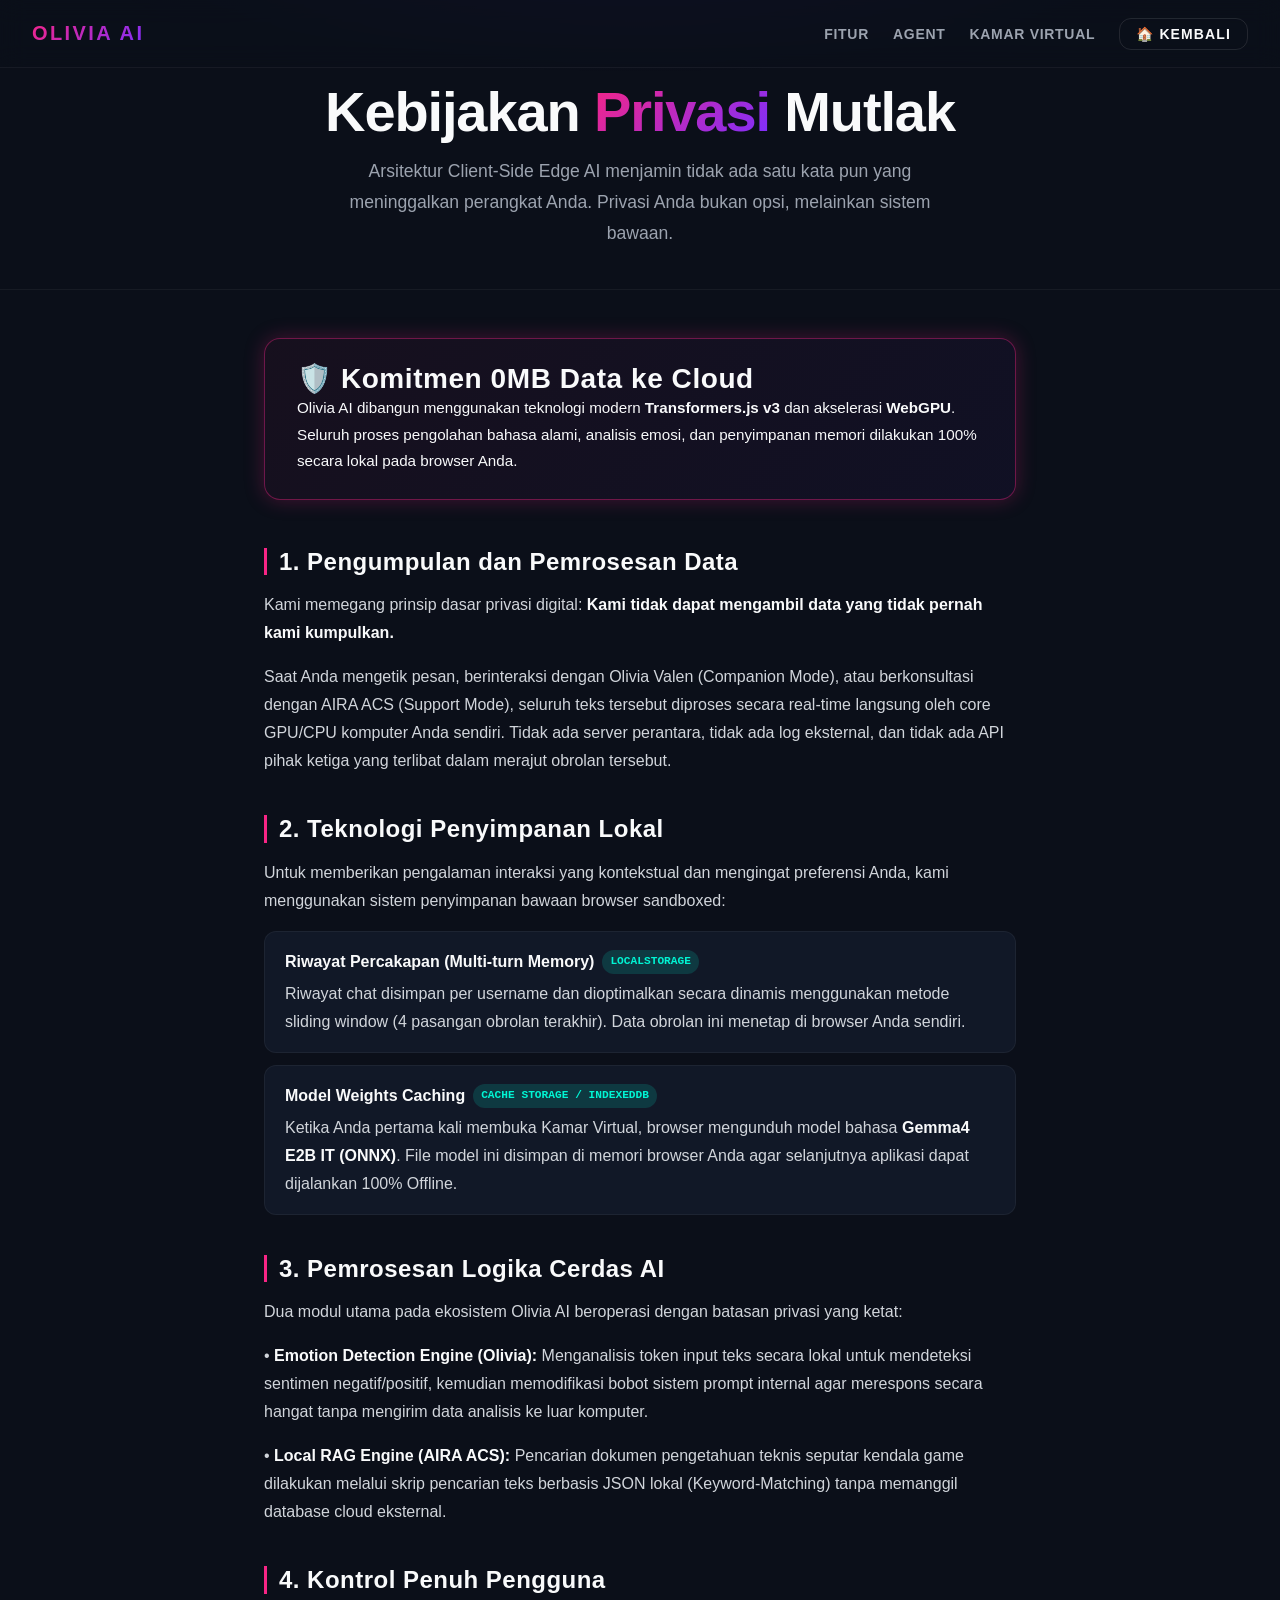
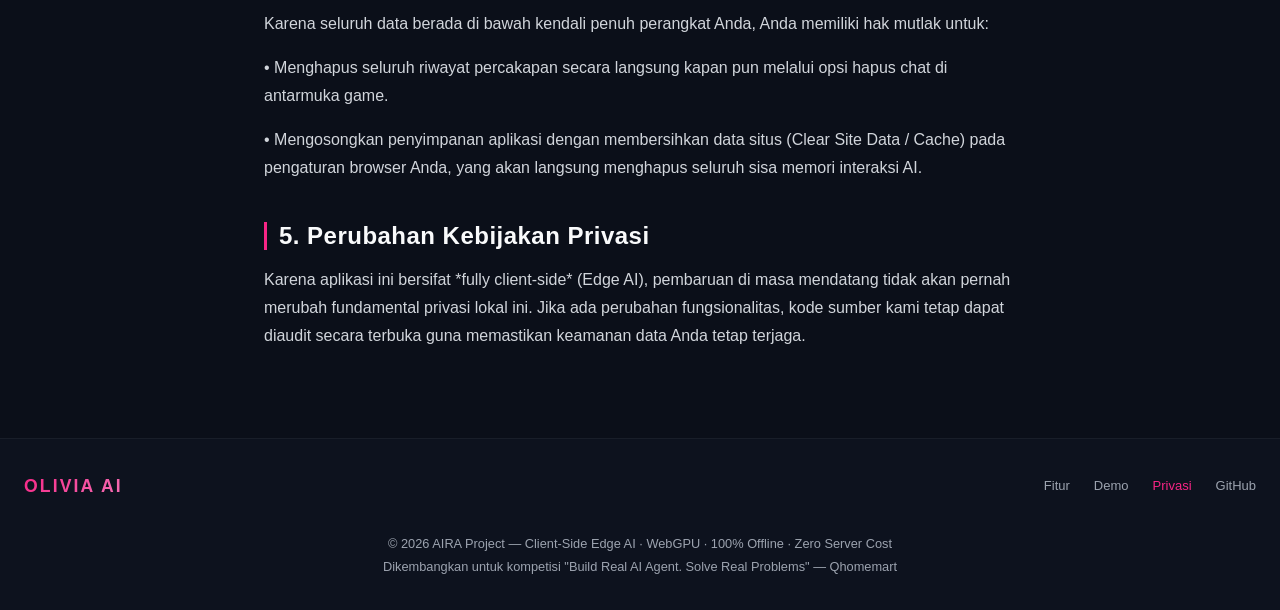
==== commit 766e47cc: "Update model weights description in private.html" ====
--- a/Olivia-AI-WEB/private.html
+++ b/Olivia-AI-WEB/private.html
@@ -339,7 +339,7 @@
         </li>
         <li class="tech-list-item">
           <div class="tech-list-title">Model Weights Caching <span class="tech-tag tag-storage">Cache Storage / IndexedDB</span></div>
-          <div>Ketika Anda pertama kali membuka Kamar Virtual, browser mengunduh model bahasa <strong>Llama 3.2 1B (ONNX)</strong>. File model ini disimpan di memori browser Anda agar selanjutnya aplikasi dapat dijalankan 100% Offline.</div>
+          <div>Ketika Anda pertama kali membuka Kamar Virtual, browser mengunduh model bahasa <strong>Gemma4 E2B IT (ONNX)</strong>. File model ini disimpan di memori browser Anda agar selanjutnya aplikasi dapat dijalankan 100% Offline.</div>
         </li>
       </ul>
     </section>
